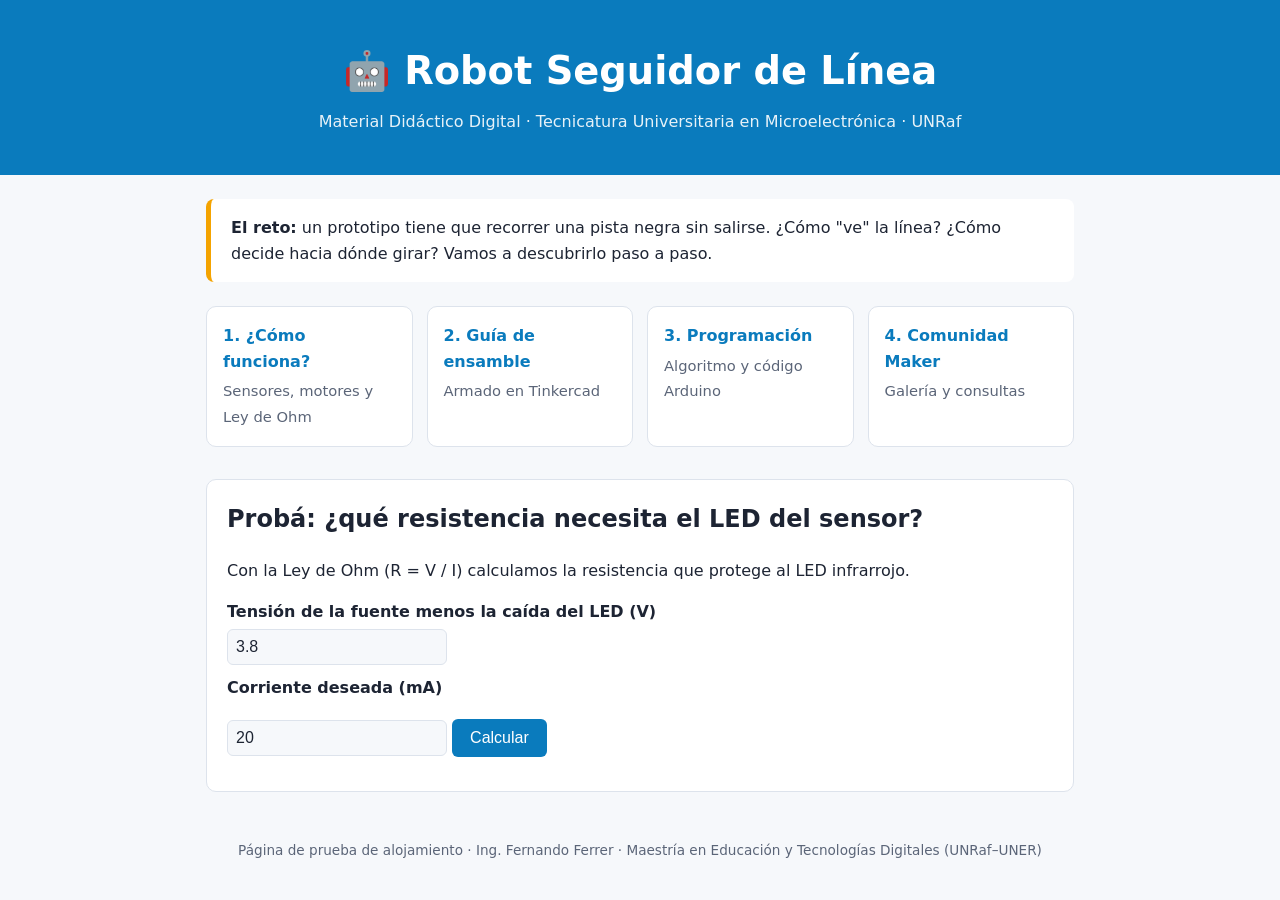
==== index.html @ 138a832e "Add files via upload" ====
<!doctype html>
<html lang="es">
<head>
<meta charset="utf-8">
<meta name="viewport" content="width=device-width, initial-scale=1">
<title>Robot Seguidor de Línea</title>
<meta name="description" content="Material Didáctico Digital de Robótica Educativa para ingresantes a la T.U.M. (UNRaf) - página de prueba">
<style>
  :root{
    --bg:#f6f8fb; --card:#ffffff; --text:#1d2433; --muted:#5b6578;
    --accent:#0a7bbd; --accent2:#f4a300; --border:#dde3ec;
  }
  @media (prefers-color-scheme: dark){
    :root{ --bg:#11151c; --card:#1a202b; --text:#e8ecf3; --muted:#9aa5b8; --border:#2c3442; --accent:#3aa8e8; }
  }
  *{box-sizing:border-box}
  body{margin:0;font-family:system-ui,-apple-system,"Segoe UI",Roboto,sans-serif;background:var(--bg);color:var(--text);line-height:1.6}
  header{background:var(--accent);color:#fff;padding:40px 16px;text-align:center}
  header h1{margin:0 0 8px;font-size:clamp(1.6rem,4vw,2.4rem)}
  header p{margin:0;opacity:.9}
  main{max-width:900px;margin:0 auto;padding:24px 16px}
  .reto{background:var(--card);border-left:5px solid var(--accent2);padding:16px 20px;border-radius:8px;margin-bottom:24px}
  .grid{display:grid;grid-template-columns:repeat(auto-fit,minmax(190px,1fr));gap:14px;margin-bottom:32px}
  .nodo{background:var(--card);border:1px solid var(--border);border-radius:10px;padding:16px;text-decoration:none;color:var(--text)}
  .nodo strong{display:block;color:var(--accent);margin-bottom:4px}
  .nodo span{color:var(--muted);font-size:.92rem}
  .caja{background:var(--card);border:1px solid var(--border);border-radius:10px;padding:20px}
  .caja h2{margin-top:0}
  label{display:block;margin:10px 0 4px;font-weight:600}
  input{width:100%;max-width:220px;padding:8px;border:1px solid var(--border);border-radius:6px;background:var(--bg);color:var(--text);font-size:1rem}
  button{margin-top:14px;padding:10px 18px;border:0;border-radius:6px;background:var(--accent);color:#fff;font-size:1rem;cursor:pointer}
  #resultado{margin-top:14px;font-weight:600}
  footer{text-align:center;color:var(--muted);font-size:.85rem;padding:24px 16px}
</style>
</head>
<body>
<header>
  <h1>🤖 Robot Seguidor de Línea</h1>
  <p>Material Didáctico Digital · Tecnicatura Universitaria en Microelectrónica · UNRaf</p>
</header>

<main>
  <div class="reto">
    <strong>El reto:</strong> un prototipo tiene que recorrer una pista negra sin salirse.
    ¿Cómo "ve" la línea? ¿Cómo decide hacia dónde girar? Vamos a descubrirlo paso a paso.
  </div>

  <div class="grid">
    <a class="nodo" href="#"><strong>1. ¿Cómo funciona?</strong><span>Sensores, motores y Ley de Ohm</span></a>
    <a class="nodo" href="#"><strong>2. Guía de ensamble</strong><span>Armado en Tinkercad</span></a>
    <a class="nodo" href="#"><strong>3. Programación</strong><span>Algoritmo y código Arduino</span></a>
    <a class="nodo" href="#"><strong>4. Comunidad Maker</strong><span>Galería y consultas</span></a>
  </div>

  <section class="caja">
    <h2>Probá: ¿qué resistencia necesita el LED del sensor?</h2>
    <p>Con la Ley de Ohm (R = V / I) calculamos la resistencia que protege al LED infrarrojo.</p>
    <label for="v">Tensión de la fuente menos la caída del LED (V)</label>
    <input id="v" type="number" value="3.8" step="0.1">
    <label for="i">Corriente deseada (mA)</label>
    <input id="i" type="number" value="20" step="1">
    <button onclick="calcular()">Calcular</button>
    <div id="resultado"></div>
  </section>
</main>

<footer>
  Página de prueba de alojamiento · Ing. Fernando Ferrer · Maestría en Educación y Tecnologías Digitales (UNRaf–UNER)
</footer>

<script>
  function calcular(){
    var v = parseFloat(document.getElementById('v').value);
    var i = parseFloat(document.getElementById('i').value) / 1000;
    var out = document.getElementById('resultado');
    if(!(v > 0) || !(i > 0)){ out.textContent = 'Ingresá valores mayores a cero.'; return; }
    var r = v / i;
    out.textContent = 'Resistencia necesaria: ' + r.toFixed(0) + ' Ω. Elegí el valor comercial inmediatamente superior para proteger el LED.';
  }
</script>
</body>
</html>
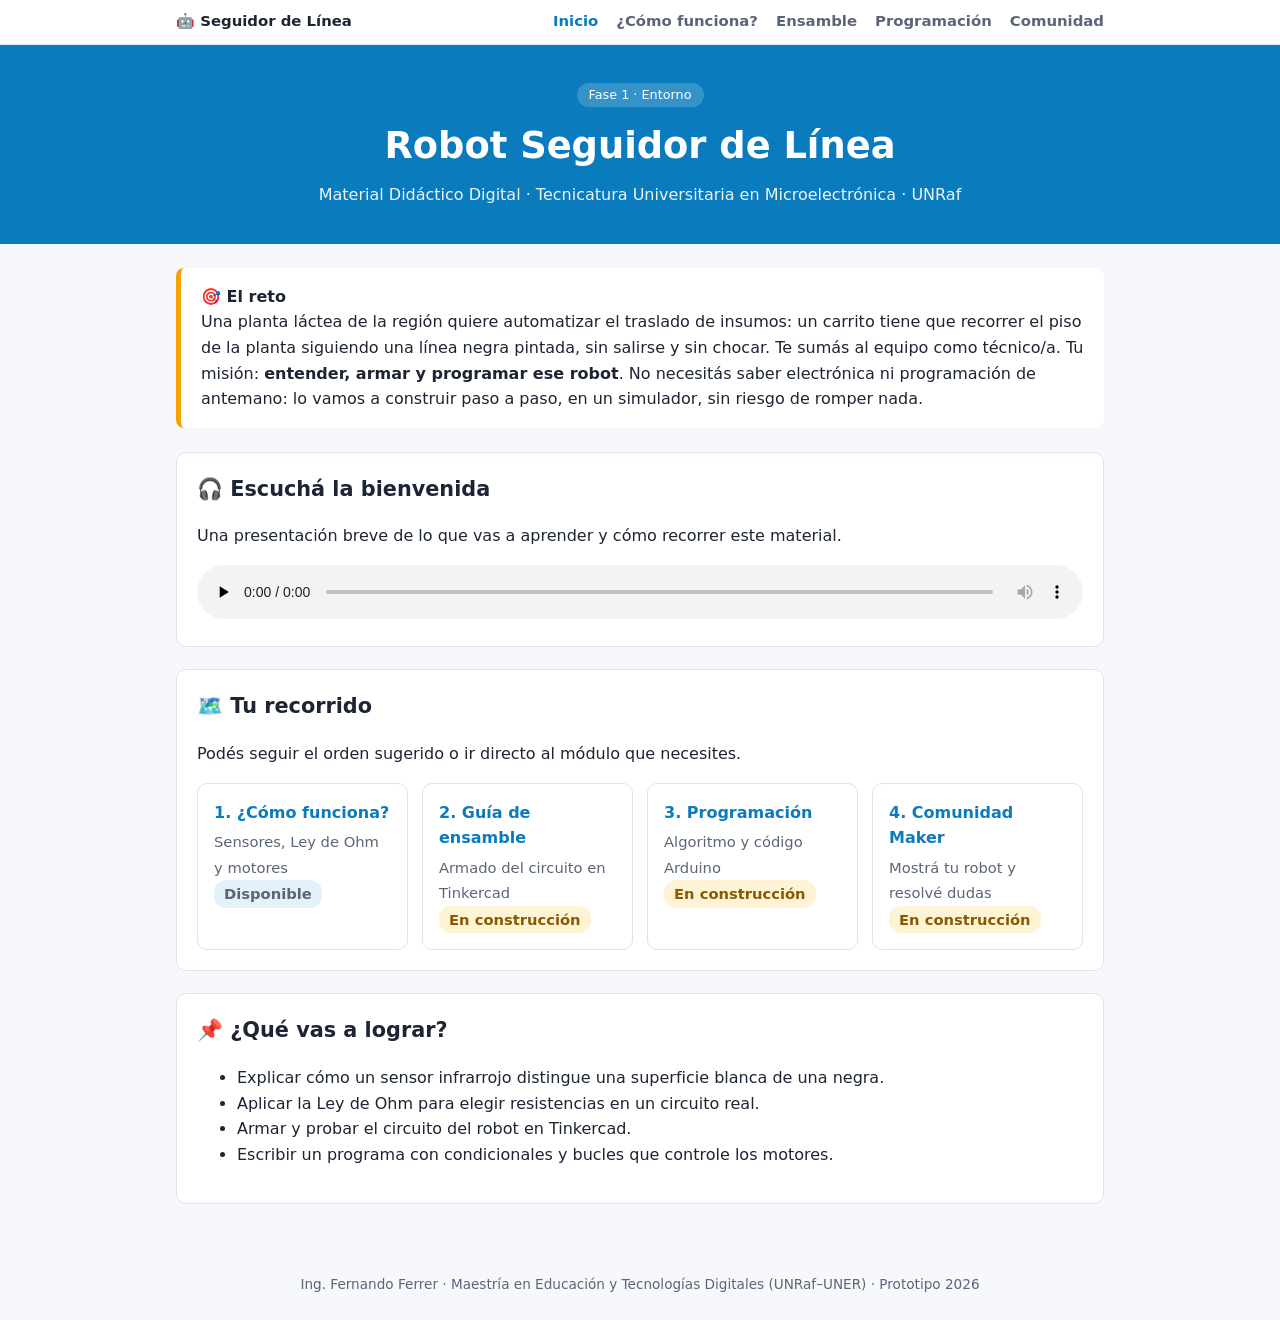
==== commit 1e433eec: "Add files via upload" ====
--- a/index.html
+++ b/index.html
@@ -4,79 +4,68 @@
 <meta charset="utf-8">
 <meta name="viewport" content="width=device-width, initial-scale=1">
 <title>Robot Seguidor de Línea</title>
-<meta name="description" content="Material Didáctico Digital de Robótica Educativa para ingresantes a la T.U.M. (UNRaf) - página de prueba">
-<style>
-  :root{
-    --bg:#f6f8fb; --card:#ffffff; --text:#1d2433; --muted:#5b6578;
-    --accent:#0a7bbd; --accent2:#f4a300; --border:#dde3ec;
-  }
-  @media (prefers-color-scheme: dark){
-    :root{ --bg:#11151c; --card:#1a202b; --text:#e8ecf3; --muted:#9aa5b8; --border:#2c3442; --accent:#3aa8e8; }
-  }
-  *{box-sizing:border-box}
-  body{margin:0;font-family:system-ui,-apple-system,"Segoe UI",Roboto,sans-serif;background:var(--bg);color:var(--text);line-height:1.6}
-  header{background:var(--accent);color:#fff;padding:40px 16px;text-align:center}
-  header h1{margin:0 0 8px;font-size:clamp(1.6rem,4vw,2.4rem)}
-  header p{margin:0;opacity:.9}
-  main{max-width:900px;margin:0 auto;padding:24px 16px}
-  .reto{background:var(--card);border-left:5px solid var(--accent2);padding:16px 20px;border-radius:8px;margin-bottom:24px}
-  .grid{display:grid;grid-template-columns:repeat(auto-fit,minmax(190px,1fr));gap:14px;margin-bottom:32px}
-  .nodo{background:var(--card);border:1px solid var(--border);border-radius:10px;padding:16px;text-decoration:none;color:var(--text)}
-  .nodo strong{display:block;color:var(--accent);margin-bottom:4px}
-  .nodo span{color:var(--muted);font-size:.92rem}
-  .caja{background:var(--card);border:1px solid var(--border);border-radius:10px;padding:20px}
-  .caja h2{margin-top:0}
-  label{display:block;margin:10px 0 4px;font-weight:600}
-  input{width:100%;max-width:220px;padding:8px;border:1px solid var(--border);border-radius:6px;background:var(--bg);color:var(--text);font-size:1rem}
-  button{margin-top:14px;padding:10px 18px;border:0;border-radius:6px;background:var(--accent);color:#fff;font-size:1rem;cursor:pointer}
-  #resultado{margin-top:14px;font-weight:600}
-  footer{text-align:center;color:var(--muted);font-size:.85rem;padding:24px 16px}
-</style>
+<meta name="description" content="Material Didáctico Digital de Robótica Educativa para ingresantes a la T.U.M. (UNRaf)">
+<link rel="stylesheet" href="styles.css">
 </head>
 <body>
-<header>
-  <h1>🤖 Robot Seguidor de Línea</h1>
+<nav class="top"><div class="in">
+  <a class="marca" href="index.html">🤖 Seguidor de Línea</a>
+  <a class="activo" href="index.html">Inicio</a>
+  <a href="como-funciona.html">¿Cómo funciona?</a>
+  <a href="ensamble.html">Ensamble</a>
+  <a href="programacion.html">Programación</a>
+  <a href="comunidad.html">Comunidad</a>
+</div></nav>
+
+<header class="hero">
+  <span class="fase">Fase 1 · Entorno</span>
+  <h1>Robot Seguidor de Línea</h1>
   <p>Material Didáctico Digital · Tecnicatura Universitaria en Microelectrónica · UNRaf</p>
 </header>
 
 <main>
   <div class="reto">
-    <strong>El reto:</strong> un prototipo tiene que recorrer una pista negra sin salirse.
-    ¿Cómo "ve" la línea? ¿Cómo decide hacia dónde girar? Vamos a descubrirlo paso a paso.
-  </div>
-
-  <div class="grid">
-    <a class="nodo" href="#"><strong>1. ¿Cómo funciona?</strong><span>Sensores, motores y Ley de Ohm</span></a>
-    <a class="nodo" href="#"><strong>2. Guía de ensamble</strong><span>Armado en Tinkercad</span></a>
-    <a class="nodo" href="#"><strong>3. Programación</strong><span>Algoritmo y código Arduino</span></a>
-    <a class="nodo" href="#"><strong>4. Comunidad Maker</strong><span>Galería y consultas</span></a>
+    <strong>🎯 El reto</strong><br>
+    Una planta láctea de la región quiere automatizar el traslado de insumos: un carrito tiene que
+    recorrer el piso de la planta siguiendo una línea negra pintada, sin salirse y sin chocar.
+    Te sumás al equipo como técnico/a. Tu misión: <strong>entender, armar y programar ese robot</strong>.
+    No necesitás saber electrónica ni programación de antemano: lo vamos a construir paso a paso, en un simulador, sin riesgo de romper nada.
   </div>
 
   <section class="caja">
-    <h2>Probá: ¿qué resistencia necesita el LED del sensor?</h2>
-    <p>Con la Ley de Ohm (R = V / I) calculamos la resistencia que protege al LED infrarrojo.</p>
-    <label for="v">Tensión de la fuente menos la caída del LED (V)</label>
-    <input id="v" type="number" value="3.8" step="0.1">
-    <label for="i">Corriente deseada (mA)</label>
-    <input id="i" type="number" value="20" step="1">
-    <button onclick="calcular()">Calcular</button>
-    <div id="resultado"></div>
+    <h2>🎧 Escuchá la bienvenida</h2>
+    <p>Una presentación breve de lo que vas a aprender y cómo recorrer este material.</p>
+    <!-- Subí el archivo grabado a la carpeta "audio" del repositorio con el nombre bienvenida.mp3 -->
+    <audio controls preload="none" style="width:100%">
+      <source src="audio/bienvenida.mp3" type="audio/mpeg">
+      Tu navegador no puede reproducir este audio.
+    </audio>
+  </section>
+
+  <section class="caja">
+    <h2>🗺️ Tu recorrido</h2>
+    <p>Podés seguir el orden sugerido o ir directo al módulo que necesites.</p>
+    <div class="grid">
+      <a class="nodo" href="como-funciona.html"><strong>1. ¿Cómo funciona?</strong><span>Sensores, Ley de Ohm y motores</span><br><span class="badge">Disponible</span></a>
+      <a class="nodo" href="ensamble.html"><strong>2. Guía de ensamble</strong><span>Armado del circuito en Tinkercad</span><br><span class="badge wip">En construcción</span></a>
+      <a class="nodo" href="programacion.html"><strong>3. Programación</strong><span>Algoritmo y código Arduino</span><br><span class="badge wip">En construcción</span></a>
+      <a class="nodo" href="comunidad.html"><strong>4. Comunidad Maker</strong><span>Mostrá tu robot y resolvé dudas</span><br><span class="badge wip">En construcción</span></a>
+    </div>
+  </section>
+
+  <section class="caja">
+    <h2>📌 ¿Qué vas a lograr?</h2>
+    <ul>
+      <li>Explicar cómo un sensor infrarrojo distingue una superficie blanca de una negra.</li>
+      <li>Aplicar la Ley de Ohm para elegir resistencias en un circuito real.</li>
+      <li>Armar y probar el circuito del robot en Tinkercad.</li>
+      <li>Escribir un programa con condicionales y bucles que controle los motores.</li>
+    </ul>
   </section>
 </main>
 
 <footer>
-  Página de prueba de alojamiento · Ing. Fernando Ferrer · Maestría en Educación y Tecnologías Digitales (UNRaf–UNER)
+  Ing. Fernando Ferrer · Maestría en Educación y Tecnologías Digitales (UNRaf–UNER) · Prototipo 2026
 </footer>
-
-<script>
-  function calcular(){
-    var v = parseFloat(document.getElementById('v').value);
-    var i = parseFloat(document.getElementById('i').value) / 1000;
-    var out = document.getElementById('resultado');
-    if(!(v > 0) || !(i > 0)){ out.textContent = 'Ingresá valores mayores a cero.'; return; }
-    var r = v / i;
-    out.textContent = 'Resistencia necesaria: ' + r.toFixed(0) + ' Ω. Elegí el valor comercial inmediatamente superior para proteger el LED.';
-  }
-</script>
 </body>
 </html>
--- a/styles.css
+++ b/styles.css
@@ -0,0 +1,51 @@
+:root{
+  --bg:#f6f8fb; --card:#ffffff; --text:#1d2433; --muted:#5b6578;
+  --accent:#0a7bbd; --accent-soft:#e3f1fa; --accent2:#f4a300;
+  --ok:#1f9d55; --bad:#d64545; --border:#dde3ec;
+}
+@media (prefers-color-scheme: dark){
+  :root{ --bg:#11151c; --card:#1a202b; --text:#e8ecf3; --muted:#9aa5b8;
+         --border:#2c3442; --accent:#3aa8e8; --accent-soft:#16303f; }
+}
+*{box-sizing:border-box}
+body{margin:0;font-family:system-ui,-apple-system,"Segoe UI",Roboto,sans-serif;background:var(--bg);color:var(--text);line-height:1.6}
+a{color:var(--accent)}
+nav.top{background:var(--card);border-bottom:1px solid var(--border);position:sticky;top:0;z-index:10}
+nav.top .in{max-width:960px;margin:0 auto;padding:10px 16px;display:flex;flex-wrap:wrap;gap:6px 18px;align-items:center}
+nav.top a{text-decoration:none;color:var(--muted);font-size:.93rem;font-weight:600}
+nav.top a.marca{color:var(--text);margin-right:auto}
+nav.top a.activo{color:var(--accent)}
+header.hero{background:var(--accent);color:#fff;padding:36px 16px;text-align:center}
+header.hero h1{margin:0 0 6px;font-size:clamp(1.5rem,4vw,2.3rem)}
+header.hero p{margin:0;opacity:.92}
+.fase{display:inline-block;background:rgba(255,255,255,.18);border-radius:20px;padding:2px 12px;font-size:.8rem;margin-bottom:10px}
+main{max-width:960px;margin:0 auto;padding:24px 16px}
+.reto{background:var(--card);border-left:5px solid var(--accent2);padding:16px 20px;border-radius:8px;margin-bottom:24px}
+.caja{background:var(--card);border:1px solid var(--border);border-radius:10px;padding:20px;margin-bottom:22px}
+.caja h2{margin-top:0;font-size:1.3rem}
+.grid{display:grid;grid-template-columns:repeat(auto-fit,minmax(200px,1fr));gap:14px}
+.nodo{background:var(--card);border:1px solid var(--border);border-radius:10px;padding:16px;text-decoration:none;color:var(--text);display:block}
+.nodo:hover{border-color:var(--accent)}
+.nodo strong{display:block;color:var(--accent);margin-bottom:4px}
+.nodo span{color:var(--muted);font-size:.92rem}
+.badge{display:inline-block;font-size:.75rem;font-weight:700;padding:2px 10px;border-radius:12px;background:var(--accent-soft);color:var(--accent)}
+.badge.wip{background:#fff3d6;color:#8a5a00}
+label{display:block;margin:10px 0 4px;font-weight:600}
+input[type=number]{width:100%;max-width:220px;padding:8px;border:1px solid var(--border);border-radius:6px;background:var(--bg);color:var(--text);font-size:1rem}
+button{padding:10px 18px;border:0;border-radius:6px;background:var(--accent);color:#fff;font-size:1rem;cursor:pointer}
+button.sec{background:var(--accent-soft);color:var(--accent)}
+.res{margin-top:14px;font-weight:600}
+.video{position:relative;aspect-ratio:16/9;background:var(--accent-soft);border:2px dashed var(--accent);border-radius:10px;display:flex;align-items:center;justify-content:center;text-align:center;padding:16px;color:var(--accent)}
+.video iframe{position:absolute;inset:0;width:100%;height:100%;border:0;border-radius:10px}
+details{border:1px solid var(--border);border-radius:8px;padding:10px 14px;margin:8px 0;background:var(--bg)}
+summary{cursor:pointer;font-weight:600}
+.pregunta{margin:18px 0}
+.pregunta p{font-weight:600;margin:0 0 8px}
+.opc{display:block;width:100%;text-align:left;margin:6px 0;background:var(--bg);color:var(--text);border:1px solid var(--border)}
+.opc.ok{background:#e1f5e9;border-color:var(--ok);color:#135c33}
+.opc.mal{background:#fbe3e3;border-color:var(--bad);color:#7a1f1f}
+.fb{font-size:.93rem;color:var(--muted);margin-top:4px}
+.pasos{display:flex;justify-content:space-between;gap:12px;flex-wrap:wrap;margin-top:10px}
+.pasos a{font-weight:600;text-decoration:none}
+footer{text-align:center;color:var(--muted);font-size:.85rem;padding:24px 16px}
+svg text{font-family:system-ui,sans-serif}
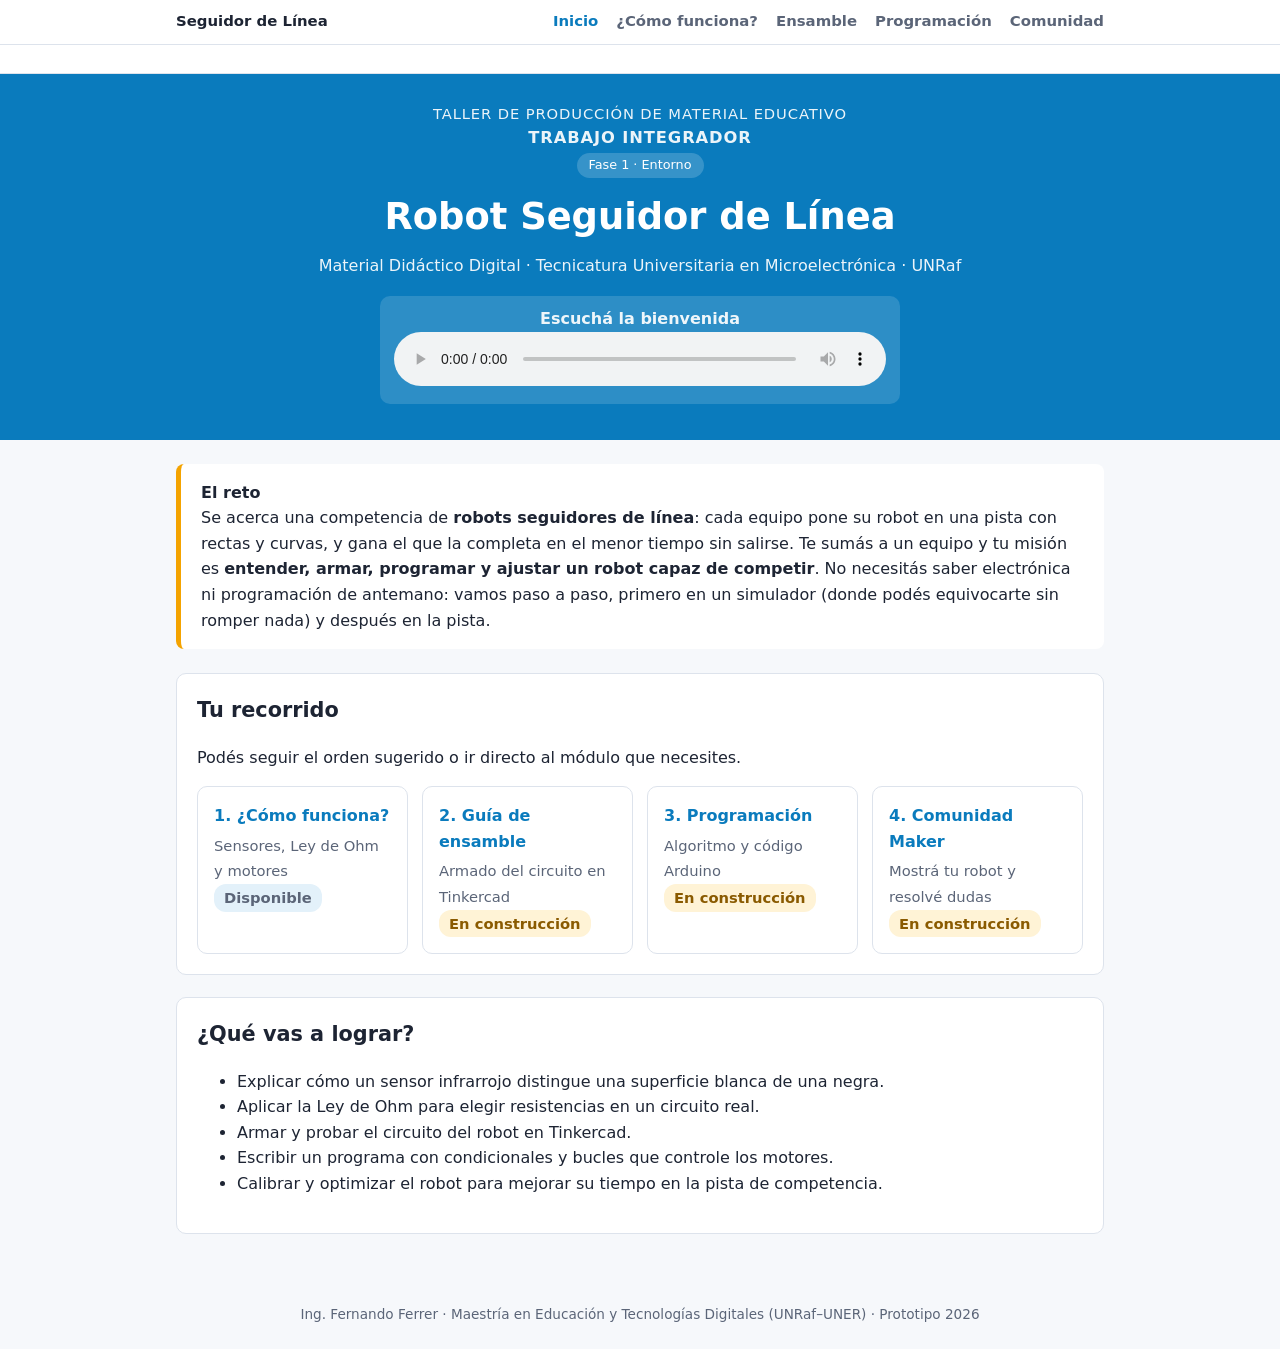
==== commit a8f68350: "Add files via upload" ====
--- a/index.html
+++ b/index.html
@@ -9,7 +9,7 @@
 </head>
 <body>
 <nav class="top"><div class="in">
-  <a class="marca" href="index.html">🤖 Seguidor de Línea</a>
+  <a class="marca" href="index.html">Seguidor de Línea</a>
   <a class="activo" href="index.html">Inicio</a>
   <a href="como-funciona.html">¿Cómo funciona?</a>
   <a href="ensamble.html">Ensamble</a>
@@ -18,32 +18,36 @@
 </div></nav>
 
 <header class="hero">
+  <div class="logos">
+    <img src="img/logo-unraf.png" alt="Universidad Nacional de Rafaela (UNRaf)" onerror="this.style.display='none'">
+    <img src="img/logo-uner.png" alt="Universidad Nacional de Entre Ríos (UNER)" onerror="this.style.display='none'">
+  </div>
+  <p class="copete">Taller de Producción de Material Educativo<br><strong>Trabajo integrador</strong></p>
   <span class="fase">Fase 1 · Entorno</span>
   <h1>Robot Seguidor de Línea</h1>
   <p>Material Didáctico Digital · Tecnicatura Universitaria en Microelectrónica · UNRaf</p>
+  <div class="audio-hero">
+    <p>Escuchá la bienvenida</p>
+    <audio controls preload="metadata">
+      <source src="audio/bienvenida.mp3" type="audio/mpeg">
+      Tu navegador no puede reproducir este audio.
+    </audio>
+  </div>
 </header>
 
 <main>
   <div class="reto">
-    <strong>🎯 El reto</strong><br>
-    Una planta láctea de la región quiere automatizar el traslado de insumos: un carrito tiene que
-    recorrer el piso de la planta siguiendo una línea negra pintada, sin salirse y sin chocar.
-    Te sumás al equipo como técnico/a. Tu misión: <strong>entender, armar y programar ese robot</strong>.
-    No necesitás saber electrónica ni programación de antemano: lo vamos a construir paso a paso, en un simulador, sin riesgo de romper nada.
+    <strong>El reto</strong><br>
+    Se acerca una competencia de <strong>robots seguidores de línea</strong>: cada equipo pone su robot en una pista
+    con rectas y curvas, y gana el que la completa en el menor tiempo sin salirse.
+    Te sumás a un equipo y tu misión es <strong>entender, armar, programar y ajustar un robot capaz de competir</strong>.
+    No necesitás saber electrónica ni programación de antemano: vamos paso a paso, primero en un simulador
+    (donde podés equivocarte sin romper nada) y después en la pista.
   </div>
 
-  <section class="caja">
-    <h2>🎧 Escuchá la bienvenida</h2>
-    <p>Una presentación breve de lo que vas a aprender y cómo recorrer este material.</p>
-    <!-- Subí el archivo grabado a la carpeta "audio" del repositorio con el nombre bienvenida.mp3 -->
-    <audio controls preload="none" style="width:100%">
-      <source src="audio/bienvenida.mp3" type="audio/mpeg">
-      Tu navegador no puede reproducir este audio.
-    </audio>
-  </section>
 
   <section class="caja">
-    <h2>🗺️ Tu recorrido</h2>
+    <h2>Tu recorrido</h2>
     <p>Podés seguir el orden sugerido o ir directo al módulo que necesites.</p>
     <div class="grid">
       <a class="nodo" href="como-funciona.html"><strong>1. ¿Cómo funciona?</strong><span>Sensores, Ley de Ohm y motores</span><br><span class="badge">Disponible</span></a>
@@ -54,12 +58,13 @@
   </section>
 
   <section class="caja">
-    <h2>📌 ¿Qué vas a lograr?</h2>
+    <h2>¿Qué vas a lograr?</h2>
     <ul>
       <li>Explicar cómo un sensor infrarrojo distingue una superficie blanca de una negra.</li>
       <li>Aplicar la Ley de Ohm para elegir resistencias en un circuito real.</li>
       <li>Armar y probar el circuito del robot en Tinkercad.</li>
       <li>Escribir un programa con condicionales y bucles que controle los motores.</li>
+      <li>Calibrar y optimizar el robot para mejorar su tiempo en la pista de competencia.</li>
     </ul>
   </section>
 </main>
--- a/styles.css
+++ b/styles.css
@@ -49,3 +49,15 @@
 .pasos a{font-weight:600;text-decoration:none}
 footer{text-align:center;color:var(--muted);font-size:.85rem;padding:24px 16px}
 svg text{font-family:system-ui,sans-serif}
+
+/* Copete institucional */
+.logos{display:flex;justify-content:space-between;align-items:center;gap:16px;flex-wrap:wrap;
+  background:#fff;margin:-36px -16px 28px;padding:14px max(16px, calc((100% - 928px)/2));border-bottom:1px solid var(--border)}
+.logos img{height:54px;width:auto}
+.logos img[alt*="Entre"]{height:62px}
+.copete{margin:0 0 12px;font-size:.92rem;letter-spacing:.06em;text-transform:uppercase;opacity:.95}
+.copete strong{font-size:1.02rem}
+.audio-hero{max-width:520px;margin:18px auto 0;background:rgba(255,255,255,.14);border-radius:10px;padding:10px 14px}
+.audio-hero p{margin:0 0 6px;font-weight:600}
+.audio-hero audio{width:100%}
+@media (max-width:520px){.logos{justify-content:center}.logos img{height:42px}.logos img[alt*="Entre"]{height:48px}}
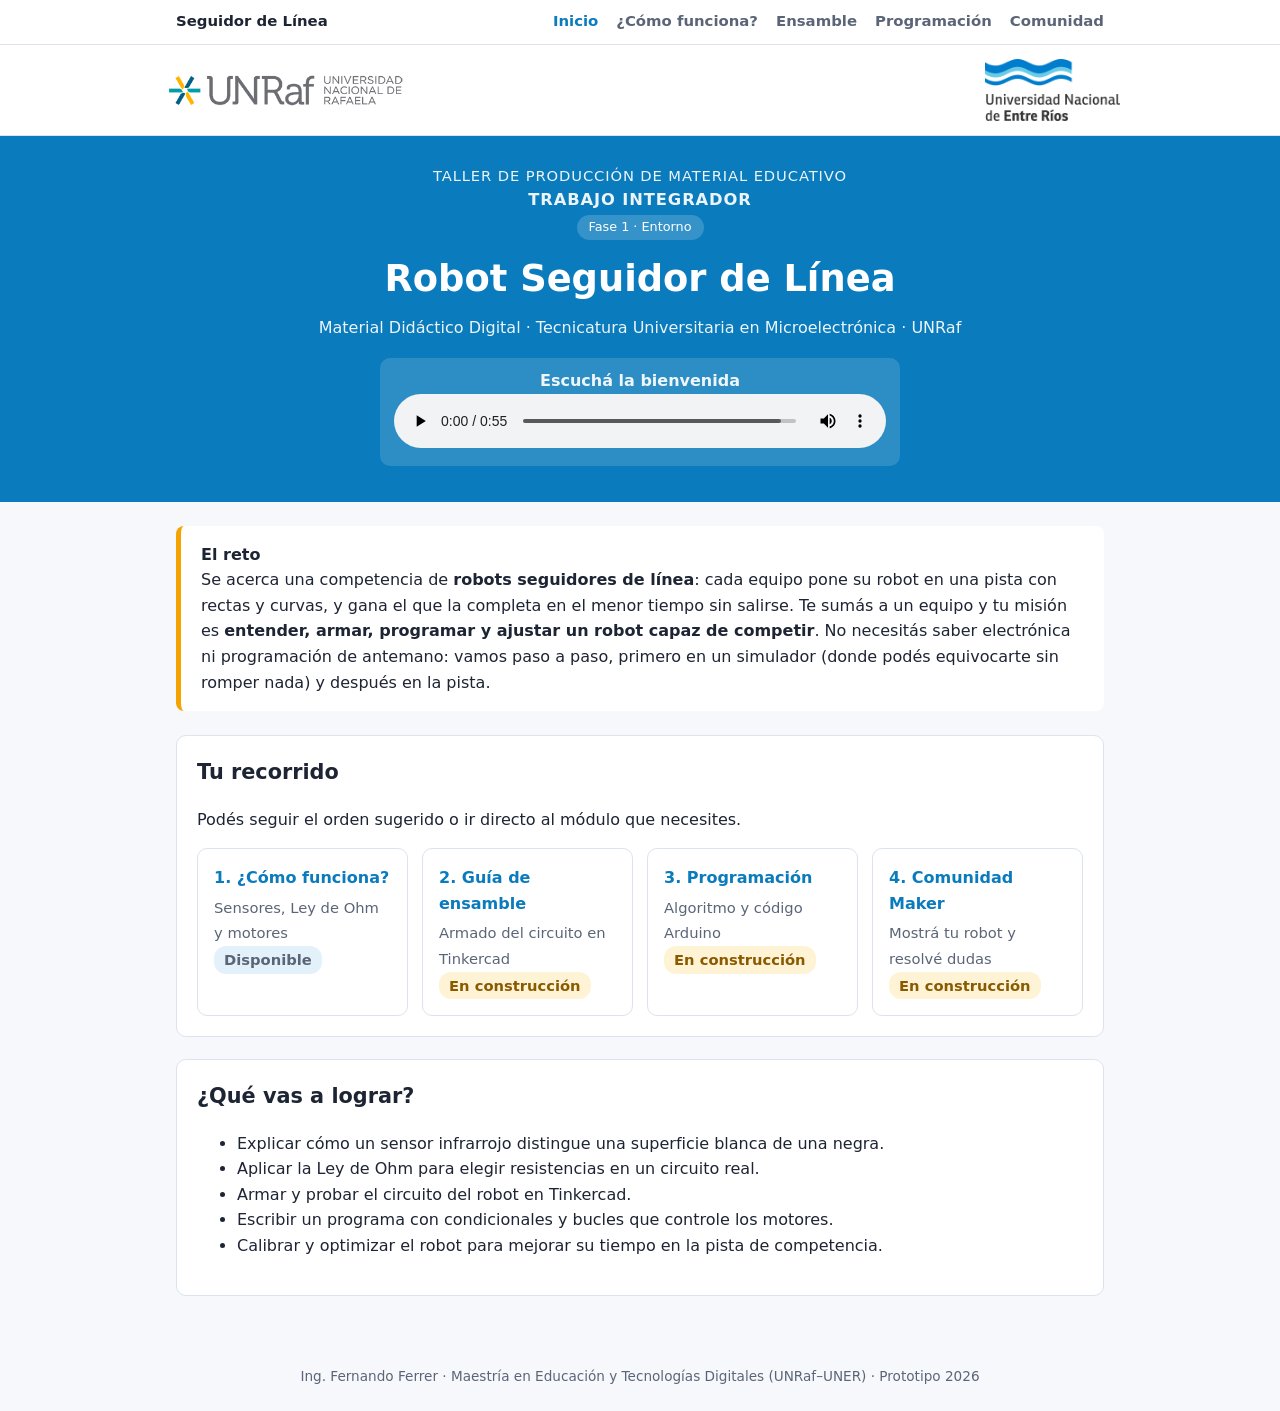
==== commit 7b59b223: "Add files via upload" ====
--- a/index.html
+++ b/index.html
@@ -19,8 +19,8 @@
 
 <header class="hero">
   <div class="logos">
-    <img src="img/logo-unraf.png" alt="Universidad Nacional de Rafaela (UNRaf)" onerror="this.style.display='none'">
-    <img src="img/logo-uner.png" alt="Universidad Nacional de Entre Ríos (UNER)" onerror="this.style.display='none'">
+    <img src="Imagen/Enc-UNRAF-web-3.png" alt="Universidad Nacional de Rafaela (UNRaf)" onerror="this.style.display='none'">
+    <img src="Imagen/Logo%20Uner%20Original.png" alt="Universidad Nacional de Entre Ríos (UNER)" onerror="this.style.display='none'">
   </div>
   <p class="copete">Taller de Producción de Material Educativo<br><strong>Trabajo integrador</strong></p>
   <span class="fase">Fase 1 · Entorno</span>
@@ -29,7 +29,7 @@
   <div class="audio-hero">
     <p>Escuchá la bienvenida</p>
     <audio controls preload="metadata">
-      <source src="audio/bienvenida.mp3" type="audio/mpeg">
+      <source src="Audio/bienvenida.mp3" type="audio/mpeg">
       Tu navegador no puede reproducir este audio.
     </audio>
   </div>
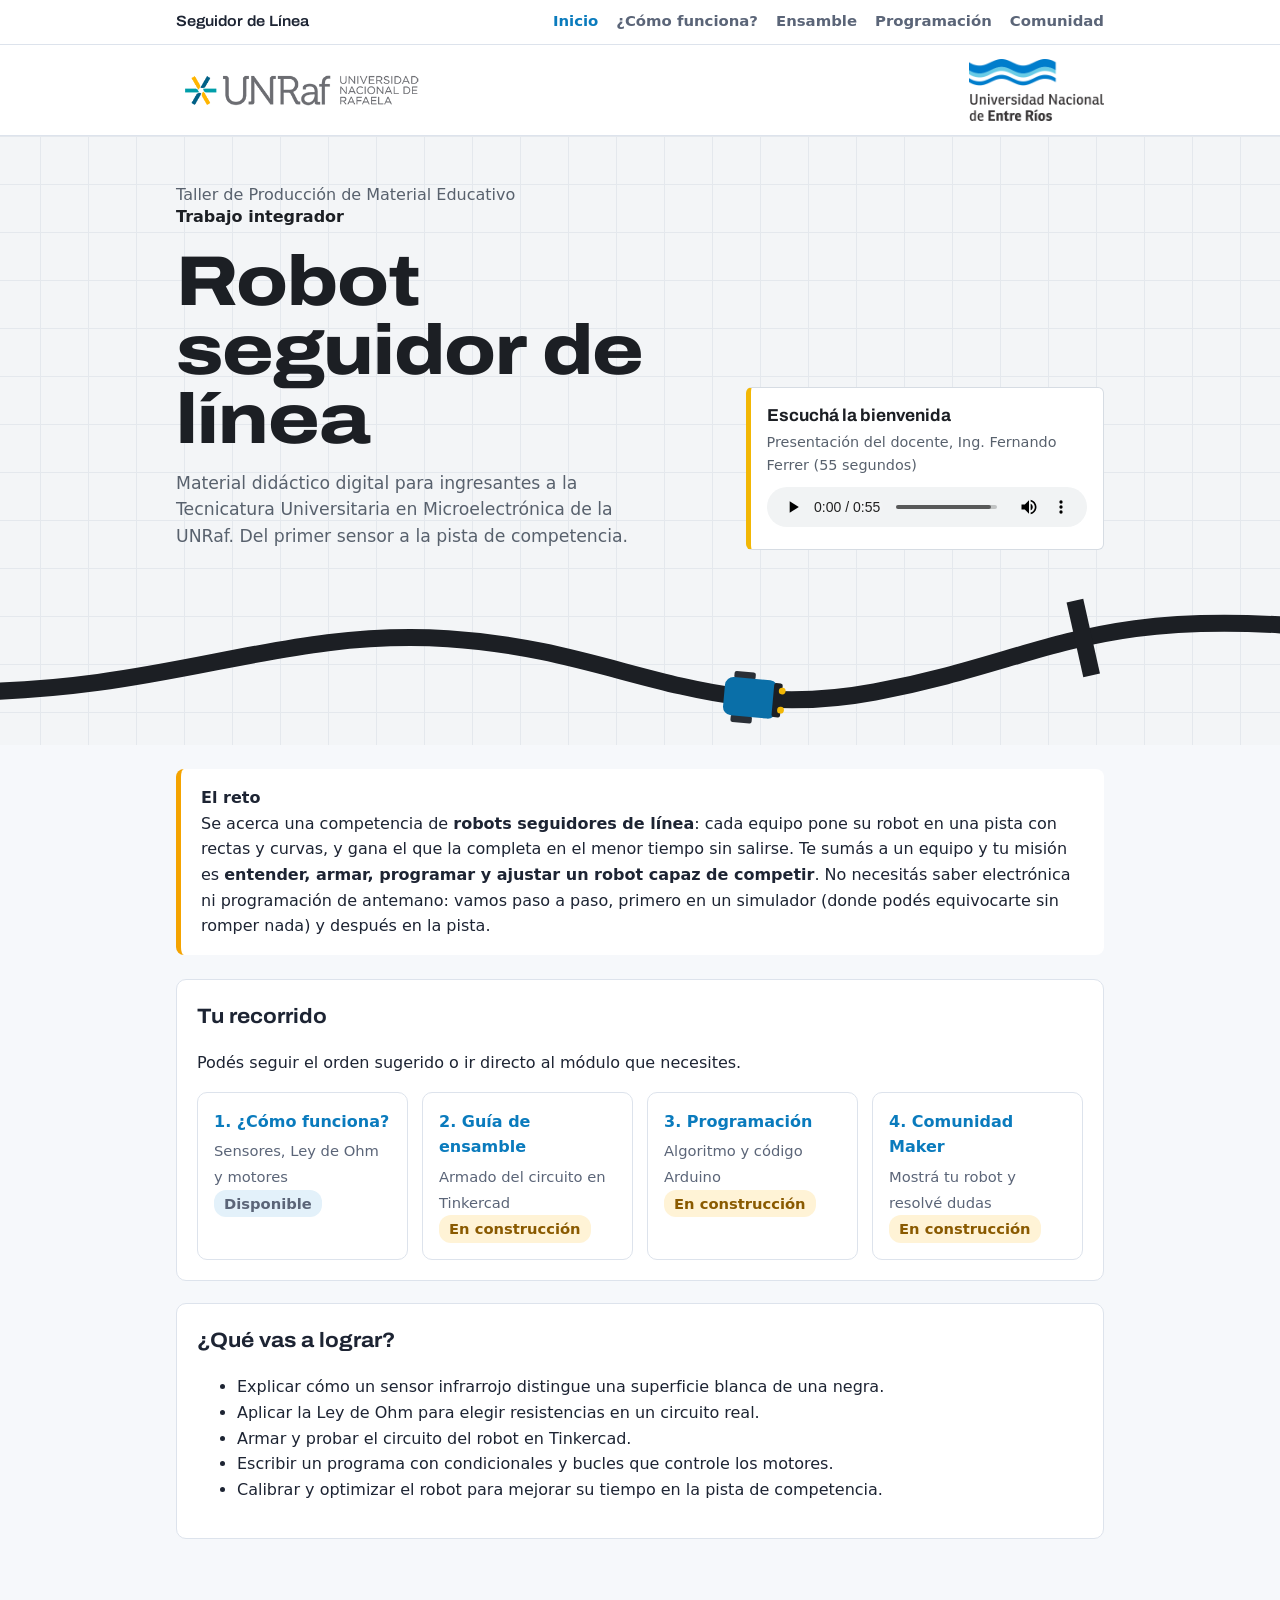
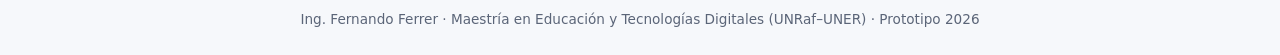
==== commit a00de592: "Add files via upload" ====
--- a/index.html
+++ b/index.html
@@ -5,6 +5,9 @@
 <meta name="viewport" content="width=device-width, initial-scale=1">
 <title>Robot Seguidor de Línea</title>
 <meta name="description" content="Material Didáctico Digital de Robótica Educativa para ingresantes a la T.U.M. (UNRaf)">
+<link rel="preconnect" href="https://fonts.googleapis.com">
+<link rel="preconnect" href="https://fonts.gstatic.com" crossorigin>
+<link href="https://fonts.googleapis.com/css2?family=Archivo:wdth,wght@62..125,400..800&display=swap" rel="stylesheet">
 <link rel="stylesheet" href="styles.css">
 </head>
 <body>
@@ -17,23 +20,68 @@
   <a href="comunidad.html">Comunidad</a>
 </div></nav>
 
-<header class="hero">
-  <div class="logos">
-    <img src="Imagen/Enc-UNRAF-web-3.png" alt="Universidad Nacional de Rafaela (UNRaf)" onerror="this.style.display='none'">
-    <img src="Imagen/Logo%20Uner%20Original.png" alt="Universidad Nacional de Entre Ríos (UNER)" onerror="this.style.display='none'">
+<div class="banda-inst">
+  <img src="Imagen/Enc-UNRAF-web-3.png" alt="Universidad Nacional de Rafaela (UNRaf)" onerror="this.style.display='none'">
+  <img src="Imagen/Logo%20Uner%20Original.png" alt="Universidad Nacional de Entre Ríos (UNER)" onerror="this.style.display='none'">
+</div>
+
+<header class="portada">
+  <div class="portada-in">
+    <div class="portada-texto">
+      <p class="portada-copete">Taller de Producción de Material Educativo<br><span>Trabajo integrador</span></p>
+      <h1>Robot seguidor de línea</h1>
+      <p class="portada-bajada">Material didáctico digital para ingresantes a la Tecnicatura Universitaria en Microelectrónica de la UNRaf.
+        Del primer sensor a la pista de competencia.</p>
+    </div>
+    <div class="portada-audio">
+      <p class="pa-titulo">Escuchá la bienvenida</p>
+      <p class="pa-desc">Presentación del docente, Ing. Fernando Ferrer (55 segundos)</p>
+      <audio controls preload="metadata">
+        <source src="Audio/bienvenida.mp3" type="audio/mpeg">
+        Tu navegador no puede reproducir este audio.
+      </audio>
+    </div>
   </div>
-  <p class="copete">Taller de Producción de Material Educativo<br><strong>Trabajo integrador</strong></p>
-  <span class="fase">Fase 1 · Entorno</span>
-  <h1>Robot Seguidor de Línea</h1>
-  <p>Material Didáctico Digital · Tecnicatura Universitaria en Microelectrónica · UNRaf</p>
-  <div class="audio-hero">
-    <p>Escuchá la bienvenida</p>
-    <audio controls preload="metadata">
-      <source src="Audio/bienvenida.mp3" type="audio/mpeg">
-      Tu navegador no puede reproducir este audio.
-    </audio>
-  </div>
+
+  <svg class="portada-pista" viewBox="0 0 1200 170" preserveAspectRatio="xMidYMid meet" aria-hidden="true">
+    <path id="pistaPath" d="M -900 120 L -40 120 C 160 120, 260 60, 420 70 S 660 150, 820 120 S 1020 40, 1240 60 L 2100 60"
+          fill="none" class="pp-linea" stroke-width="16" stroke-linecap="round"/>
+    <rect id="pistaMeta" class="pp-meta" x="-8" y="-36" width="16" height="72"/>
+    <g id="pistaRobot">
+      <rect x="-20" y="-24" width="20" height="7" rx="2" class="pp-rueda"/>
+      <rect x="-20" y="17" width="20" height="7" rx="2" class="pp-rueda"/>
+      <rect x="-28" y="-18" width="50" height="36" rx="8" class="pp-chasis"/>
+      <rect x="18" y="-16" width="8" height="32" rx="2" class="pp-placa"/>
+      <circle cx="26" cy="-9" r="3.2" class="pp-sensor"/>
+      <circle cx="26" cy="9" r="3.2" class="pp-sensor"/>
+    </g>
+  </svg>
 </header>
+<script>
+(function(){
+  var p = document.getElementById('pistaPath'), robot = document.getElementById('pistaRobot'), meta = document.getElementById('pistaMeta');
+  if (!p || !p.getTotalLength) return;
+  var L = p.getTotalLength(), base = 860, util = L - 860 - 860, fin = base + 0.8 * util, inicio = base + 0.04 * util;
+  function pose(d){
+    var a = p.getPointAtLength(d), b = p.getPointAtLength(Math.min(d + 1, L));
+    return {x: a.x, y: a.y, ang: Math.atan2(b.y - a.y, b.x - a.x) * 180 / Math.PI};
+  }
+  var m = pose(fin + 34);
+  meta.setAttribute('transform', 'translate(' + m.x + ' ' + m.y + ') rotate(' + m.ang + ')');
+  function ubicar(d){ var q = pose(d); robot.setAttribute('transform', 'translate(' + q.x + ' ' + q.y + ') rotate(' + q.ang + ')'); }
+  var quieto = window.matchMedia && window.matchMedia('(prefers-reduced-motion: reduce)').matches;
+  if (quieto){ ubicar(fin); return; }
+  var dur = 4200, t0 = null;
+  function cuadro(ts){
+    if (t0 === null) t0 = ts;
+    var u = Math.min((ts - t0) / dur, 1), e = 1 - Math.pow(1 - u, 3);
+    ubicar(inicio + (fin - inicio) * e);
+    if (u < 1) requestAnimationFrame(cuadro);
+  }
+  ubicar(inicio);
+  setTimeout(function(){ requestAnimationFrame(cuadro); }, 400);
+})();
+</script>
 
 <main>
   <div class="reto">
--- a/styles.css
+++ b/styles.css
@@ -61,3 +61,77 @@
 .audio-hero p{margin:0 0 6px;font-weight:600}
 .audio-hero audio{width:100%}
 @media (max-width:520px){.logos{justify-content:center}.logos img{height:42px}.logos img[alt*="Entre"]{height:48px}}
+
+/* Simulación */
+.sim{display:grid;grid-template-columns:minmax(0,1.6fr) minmax(0,1fr);gap:18px;margin-top:14px}
+@media (max-width:860px){.sim{grid-template-columns:1fr}}
+.sim-pista canvas{width:100%;height:auto;display:block;border:1px solid var(--border);border-radius:8px;background:#f7f7f4}
+.sim-controles{display:flex;flex-wrap:wrap;gap:10px 14px;align-items:center;margin-top:12px}
+.sim-controles label{display:flex;align-items:center;gap:6px;margin:0;font-weight:600;font-size:.93rem}
+.sim-controles select{padding:7px 8px;border:1px solid var(--border);border-radius:6px;background:var(--bg);color:var(--text);font-size:.95rem}
+.sim-check{font-weight:400 !important}
+button:disabled{opacity:.45;cursor:not-allowed}
+.sim-estado{margin:10px 0 0;font-size:.95rem;font-weight:600;color:var(--accent)}
+.sim-panel{font-size:.92rem}
+.sim-tiempo{display:flex;justify-content:space-between;align-items:baseline;border:1px solid var(--border);border-radius:8px;padding:8px 12px;margin-bottom:12px;background:var(--bg)}
+.sim-tiempo strong{font-size:1.5rem;font-variant-numeric:tabular-nums}
+.sim-tabla{width:100%;border-collapse:collapse;margin-bottom:6px}
+.sim-tabla th,.sim-tabla td{text-align:left;padding:5px 6px;border-bottom:1px solid var(--border)}
+.sim-tabla th{font-size:.8rem;color:var(--muted);font-weight:600}
+.sim-tabla td:nth-child(2){font-variant-numeric:tabular-nums}
+.sim-tabla td.neg{color:var(--bad);font-weight:700}
+.sim-tabla td.on{color:var(--ok);font-weight:700}
+.sim-nota{margin:0 0 12px;font-size:.82rem;color:var(--muted)}
+.sim-sub{margin:12px 0 4px;font-weight:700;font-size:.85rem;text-transform:uppercase;letter-spacing:.04em;color:var(--muted)}
+.sim-codigo{margin:0;padding:6px;border:1px solid var(--border);border-radius:8px;background:var(--bg);font-family:ui-monospace,Consolas,monospace;font-size:.8rem;line-height:1.5}
+.sim-codigo span{display:block;padding:3px 6px;border-radius:4px}
+.sim-codigo span.activa{background:var(--accent);color:#fff}
+.sim-monitor{margin:0;padding:8px 10px;border-radius:8px;background:#12161d;color:#9ee6a8;font-size:.8rem;min-height:9.5em;tab-size:8;overflow-x:auto}
+
+.sim-codigo span.def{color:var(--muted);border-bottom:1px dashed var(--border);border-radius:0;margin-bottom:3px}
+.sim-codigo span.def b{color:var(--accent)}
+
+/* ===== Tipografía de títulos ===== */
+h1,h2,nav.top a.marca{font-family:"Archivo",system-ui,sans-serif;font-variation-settings:"wdth" 108}
+
+/* ===== Portada (página de inicio) ===== */
+.banda-inst{display:flex;justify-content:space-between;align-items:center;gap:16px;flex-wrap:wrap;background:#fff;
+  padding:14px max(16px, calc((100% - 928px)/2));border-bottom:1px solid #dde3ec}
+.banda-inst img{height:54px;width:auto}
+.banda-inst img[alt*="Entre"]{height:62px}
+
+.portada{--pista:#f3f5f7;--linea:#1c1f24;--tinta:#1c1f24;--suave:#58616d;--senal:#f2b705;--azul:#0a6fa8;
+  background:var(--pista);color:var(--tinta);overflow:hidden;
+  background-image:linear-gradient(#e4e8ed 1px,transparent 1px),linear-gradient(90deg,#e4e8ed 1px,transparent 1px);
+  background-size:48px 48px;background-position:center top}
+.portada-in{max-width:960px;margin:0 auto;padding:48px 16px 8px;display:grid;grid-template-columns:minmax(0,1.5fr) minmax(0,1fr);gap:32px;align-items:end}
+.portada-copete{margin:0 0 18px;font-size:1rem;line-height:1.4;color:var(--suave)}
+.portada-copete span{color:var(--tinta);font-weight:700}
+.portada h1{margin:0 0 16px;font-size:clamp(2.5rem,6.4vw,4.4rem);line-height:.98;font-weight:800;
+  font-variation-settings:"wdth" 118;letter-spacing:-.015em;max-width:11ch}
+.portada-bajada{margin:0;font-size:1.08rem;line-height:1.55;color:var(--suave);max-width:44ch}
+.portada-audio{background:#fff;border:1px solid #d6dce3;border-left:5px solid var(--senal);border-radius:6px;padding:14px 16px}
+.pa-titulo{margin:0;font-family:"Archivo",system-ui,sans-serif;font-weight:700;font-size:1.08rem}
+.pa-desc{margin:2px 0 10px;font-size:.9rem;color:var(--suave)}
+.portada-audio audio{width:100%;height:40px}
+.portada-pista{display:block;width:100%;max-width:1400px;height:auto;margin:6px auto 0;overflow:visible}
+.pp-linea{stroke:var(--linea)}
+.pp-meta{fill:var(--linea)}
+.pp-chasis{fill:var(--azul)}
+.pp-rueda{fill:#2a2f36}
+.pp-placa{fill:#1c1f24}
+.pp-sensor{fill:var(--senal)}
+
+@media (max-width:760px){
+  .portada-in{grid-template-columns:1fr;gap:22px;padding-top:32px}
+  .banda-inst{justify-content:center}
+  .banda-inst img{height:42px}.banda-inst img[alt*="Entre"]{height:48px}
+  .portada-pista{width:190%;max-width:none;margin-left:-85%}
+}
+@media (prefers-color-scheme: dark){
+  .banda-inst{border-bottom-color:#2c3442}
+  .portada{--pista:#15181c;--linea:#eef1f4;--tinta:#eef1f4;--suave:#a3adba;
+    background-image:linear-gradient(#20252b 1px,transparent 1px),linear-gradient(90deg,#20252b 1px,transparent 1px)}
+  .portada-audio{background:#1d2229;border-color:#323a45;border-left-color:var(--senal)}
+  .pp-rueda{fill:#0d0f12}.pp-placa{fill:#0d0f12}
+}
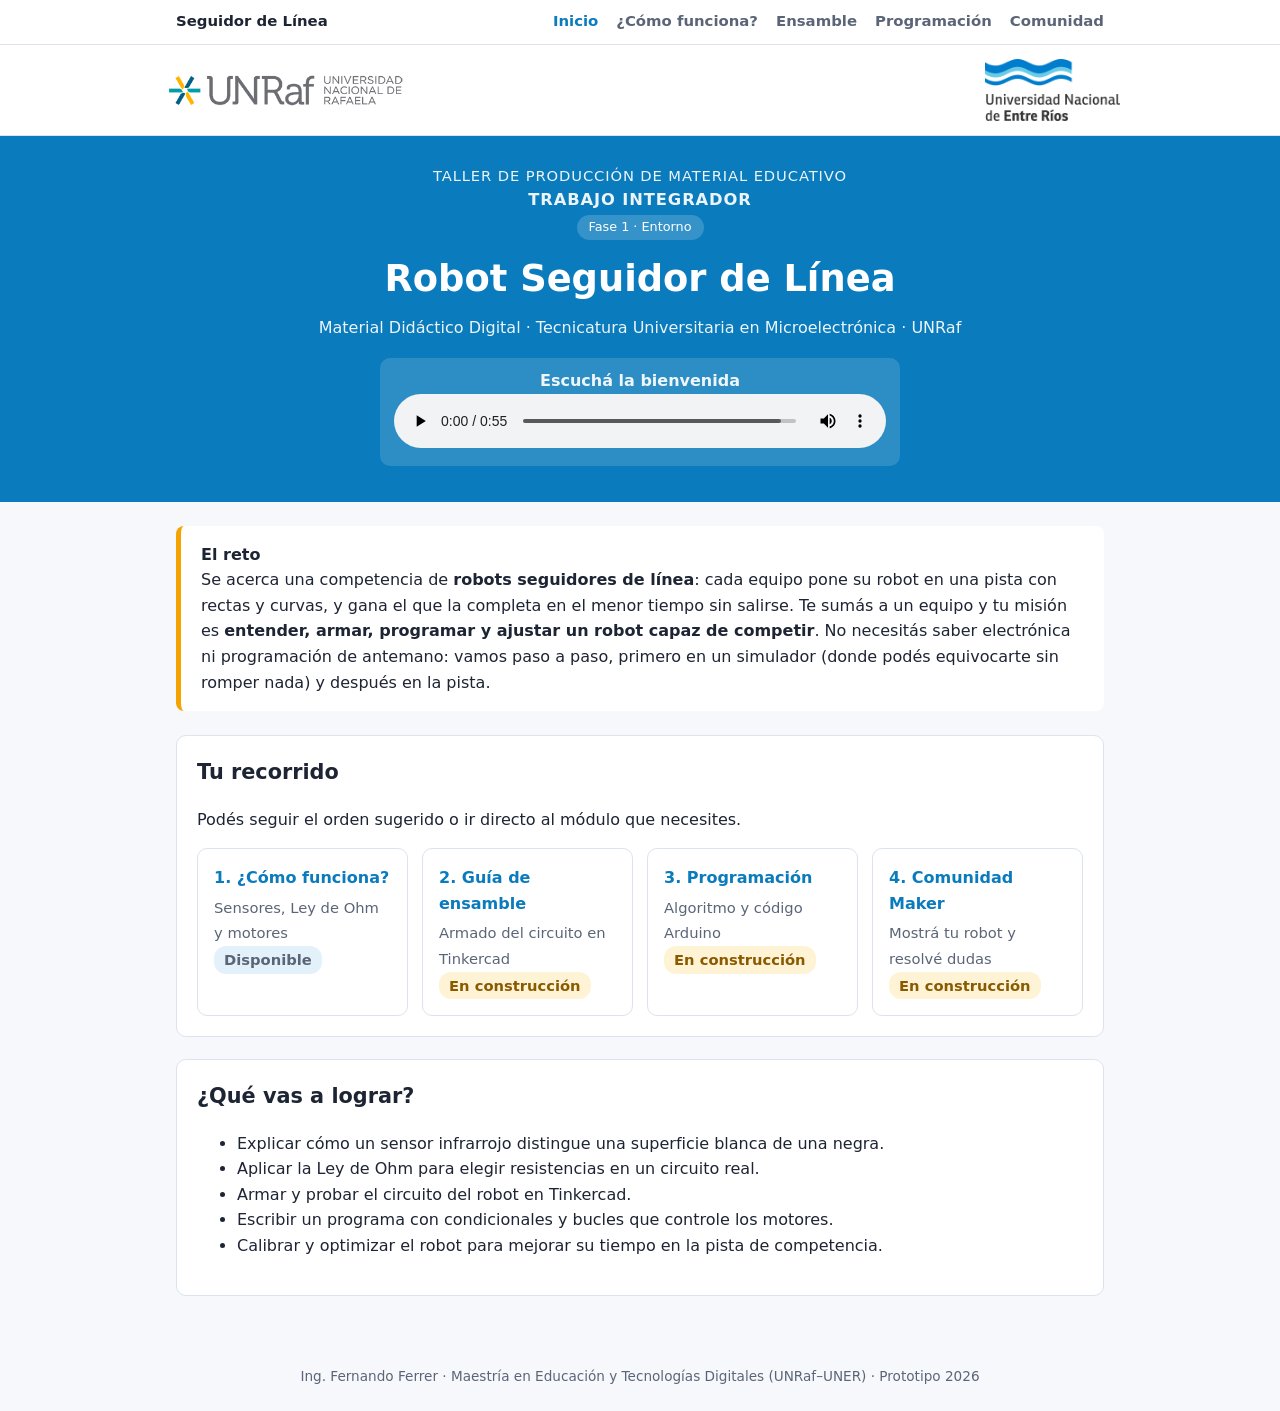
==== commit 3e6bfeb1: "Add files via upload" ====
--- a/index.html
+++ b/index.html
@@ -5,9 +5,6 @@
 <meta name="viewport" content="width=device-width, initial-scale=1">
 <title>Robot Seguidor de Línea</title>
 <meta name="description" content="Material Didáctico Digital de Robótica Educativa para ingresantes a la T.U.M. (UNRaf)">
-<link rel="preconnect" href="https://fonts.googleapis.com">
-<link rel="preconnect" href="https://fonts.gstatic.com" crossorigin>
-<link href="https://fonts.googleapis.com/css2?family=Archivo:wdth,wght@62..125,400..800&display=swap" rel="stylesheet">
 <link rel="stylesheet" href="styles.css">
 </head>
 <body>
@@ -20,68 +17,23 @@
   <a href="comunidad.html">Comunidad</a>
 </div></nav>
 
-<div class="banda-inst">
-  <img src="Imagen/Enc-UNRAF-web-3.png" alt="Universidad Nacional de Rafaela (UNRaf)" onerror="this.style.display='none'">
-  <img src="Imagen/Logo%20Uner%20Original.png" alt="Universidad Nacional de Entre Ríos (UNER)" onerror="this.style.display='none'">
-</div>
-
-<header class="portada">
-  <div class="portada-in">
-    <div class="portada-texto">
-      <p class="portada-copete">Taller de Producción de Material Educativo<br><span>Trabajo integrador</span></p>
-      <h1>Robot seguidor de línea</h1>
-      <p class="portada-bajada">Material didáctico digital para ingresantes a la Tecnicatura Universitaria en Microelectrónica de la UNRaf.
-        Del primer sensor a la pista de competencia.</p>
-    </div>
-    <div class="portada-audio">
-      <p class="pa-titulo">Escuchá la bienvenida</p>
-      <p class="pa-desc">Presentación del docente, Ing. Fernando Ferrer (55 segundos)</p>
-      <audio controls preload="metadata">
-        <source src="Audio/bienvenida.mp3" type="audio/mpeg">
-        Tu navegador no puede reproducir este audio.
-      </audio>
-    </div>
+<header class="hero">
+  <div class="logos">
+    <img src="Imagen/Enc-UNRAF-web-3.png" alt="Universidad Nacional de Rafaela (UNRaf)" onerror="this.style.display='none'">
+    <img src="Imagen/Logo%20Uner%20Original.png" alt="Universidad Nacional de Entre Ríos (UNER)" onerror="this.style.display='none'">
   </div>
-
-  <svg class="portada-pista" viewBox="0 0 1200 170" preserveAspectRatio="xMidYMid meet" aria-hidden="true">
-    <path id="pistaPath" d="M -900 120 L -40 120 C 160 120, 260 60, 420 70 S 660 150, 820 120 S 1020 40, 1240 60 L 2100 60"
-          fill="none" class="pp-linea" stroke-width="16" stroke-linecap="round"/>
-    <rect id="pistaMeta" class="pp-meta" x="-8" y="-36" width="16" height="72"/>
-    <g id="pistaRobot">
-      <rect x="-20" y="-24" width="20" height="7" rx="2" class="pp-rueda"/>
-      <rect x="-20" y="17" width="20" height="7" rx="2" class="pp-rueda"/>
-      <rect x="-28" y="-18" width="50" height="36" rx="8" class="pp-chasis"/>
-      <rect x="18" y="-16" width="8" height="32" rx="2" class="pp-placa"/>
-      <circle cx="26" cy="-9" r="3.2" class="pp-sensor"/>
-      <circle cx="26" cy="9" r="3.2" class="pp-sensor"/>
-    </g>
-  </svg>
+  <p class="copete">Taller de Producción de Material Educativo<br><strong>Trabajo integrador</strong></p>
+  <span class="fase">Fase 1 · Entorno</span>
+  <h1>Robot Seguidor de Línea</h1>
+  <p>Material Didáctico Digital · Tecnicatura Universitaria en Microelectrónica · UNRaf</p>
+  <div class="audio-hero">
+    <p>Escuchá la bienvenida</p>
+    <audio controls preload="metadata">
+      <source src="Audio/bienvenida.mp3" type="audio/mpeg">
+      Tu navegador no puede reproducir este audio.
+    </audio>
+  </div>
 </header>
-<script>
-(function(){
-  var p = document.getElementById('pistaPath'), robot = document.getElementById('pistaRobot'), meta = document.getElementById('pistaMeta');
-  if (!p || !p.getTotalLength) return;
-  var L = p.getTotalLength(), base = 860, util = L - 860 - 860, fin = base + 0.8 * util, inicio = base + 0.04 * util;
-  function pose(d){
-    var a = p.getPointAtLength(d), b = p.getPointAtLength(Math.min(d + 1, L));
-    return {x: a.x, y: a.y, ang: Math.atan2(b.y - a.y, b.x - a.x) * 180 / Math.PI};
-  }
-  var m = pose(fin + 34);
-  meta.setAttribute('transform', 'translate(' + m.x + ' ' + m.y + ') rotate(' + m.ang + ')');
-  function ubicar(d){ var q = pose(d); robot.setAttribute('transform', 'translate(' + q.x + ' ' + q.y + ') rotate(' + q.ang + ')'); }
-  var quieto = window.matchMedia && window.matchMedia('(prefers-reduced-motion: reduce)').matches;
-  if (quieto){ ubicar(fin); return; }
-  var dur = 4200, t0 = null;
-  function cuadro(ts){
-    if (t0 === null) t0 = ts;
-    var u = Math.min((ts - t0) / dur, 1), e = 1 - Math.pow(1 - u, 3);
-    ubicar(inicio + (fin - inicio) * e);
-    if (u < 1) requestAnimationFrame(cuadro);
-  }
-  ubicar(inicio);
-  setTimeout(function(){ requestAnimationFrame(cuadro); }, 400);
-})();
-</script>
 
 <main>
   <div class="reto">
--- a/styles.css
+++ b/styles.css
@@ -90,48 +90,3 @@
 
 .sim-codigo span.def{color:var(--muted);border-bottom:1px dashed var(--border);border-radius:0;margin-bottom:3px}
 .sim-codigo span.def b{color:var(--accent)}
-
-/* ===== Tipografía de títulos ===== */
-h1,h2,nav.top a.marca{font-family:"Archivo",system-ui,sans-serif;font-variation-settings:"wdth" 108}
-
-/* ===== Portada (página de inicio) ===== */
-.banda-inst{display:flex;justify-content:space-between;align-items:center;gap:16px;flex-wrap:wrap;background:#fff;
-  padding:14px max(16px, calc((100% - 928px)/2));border-bottom:1px solid #dde3ec}
-.banda-inst img{height:54px;width:auto}
-.banda-inst img[alt*="Entre"]{height:62px}
-
-.portada{--pista:#f3f5f7;--linea:#1c1f24;--tinta:#1c1f24;--suave:#58616d;--senal:#f2b705;--azul:#0a6fa8;
-  background:var(--pista);color:var(--tinta);overflow:hidden;
-  background-image:linear-gradient(#e4e8ed 1px,transparent 1px),linear-gradient(90deg,#e4e8ed 1px,transparent 1px);
-  background-size:48px 48px;background-position:center top}
-.portada-in{max-width:960px;margin:0 auto;padding:48px 16px 8px;display:grid;grid-template-columns:minmax(0,1.5fr) minmax(0,1fr);gap:32px;align-items:end}
-.portada-copete{margin:0 0 18px;font-size:1rem;line-height:1.4;color:var(--suave)}
-.portada-copete span{color:var(--tinta);font-weight:700}
-.portada h1{margin:0 0 16px;font-size:clamp(2.5rem,6.4vw,4.4rem);line-height:.98;font-weight:800;
-  font-variation-settings:"wdth" 118;letter-spacing:-.015em;max-width:11ch}
-.portada-bajada{margin:0;font-size:1.08rem;line-height:1.55;color:var(--suave);max-width:44ch}
-.portada-audio{background:#fff;border:1px solid #d6dce3;border-left:5px solid var(--senal);border-radius:6px;padding:14px 16px}
-.pa-titulo{margin:0;font-family:"Archivo",system-ui,sans-serif;font-weight:700;font-size:1.08rem}
-.pa-desc{margin:2px 0 10px;font-size:.9rem;color:var(--suave)}
-.portada-audio audio{width:100%;height:40px}
-.portada-pista{display:block;width:100%;max-width:1400px;height:auto;margin:6px auto 0;overflow:visible}
-.pp-linea{stroke:var(--linea)}
-.pp-meta{fill:var(--linea)}
-.pp-chasis{fill:var(--azul)}
-.pp-rueda{fill:#2a2f36}
-.pp-placa{fill:#1c1f24}
-.pp-sensor{fill:var(--senal)}
-
-@media (max-width:760px){
-  .portada-in{grid-template-columns:1fr;gap:22px;padding-top:32px}
-  .banda-inst{justify-content:center}
-  .banda-inst img{height:42px}.banda-inst img[alt*="Entre"]{height:48px}
-  .portada-pista{width:190%;max-width:none;margin-left:-85%}
-}
-@media (prefers-color-scheme: dark){
-  .banda-inst{border-bottom-color:#2c3442}
-  .portada{--pista:#15181c;--linea:#eef1f4;--tinta:#eef1f4;--suave:#a3adba;
-    background-image:linear-gradient(#20252b 1px,transparent 1px),linear-gradient(90deg,#20252b 1px,transparent 1px)}
-  .portada-audio{background:#1d2229;border-color:#323a45;border-left-color:var(--senal)}
-  .pp-rueda{fill:#0d0f12}.pp-placa{fill:#0d0f12}
-}
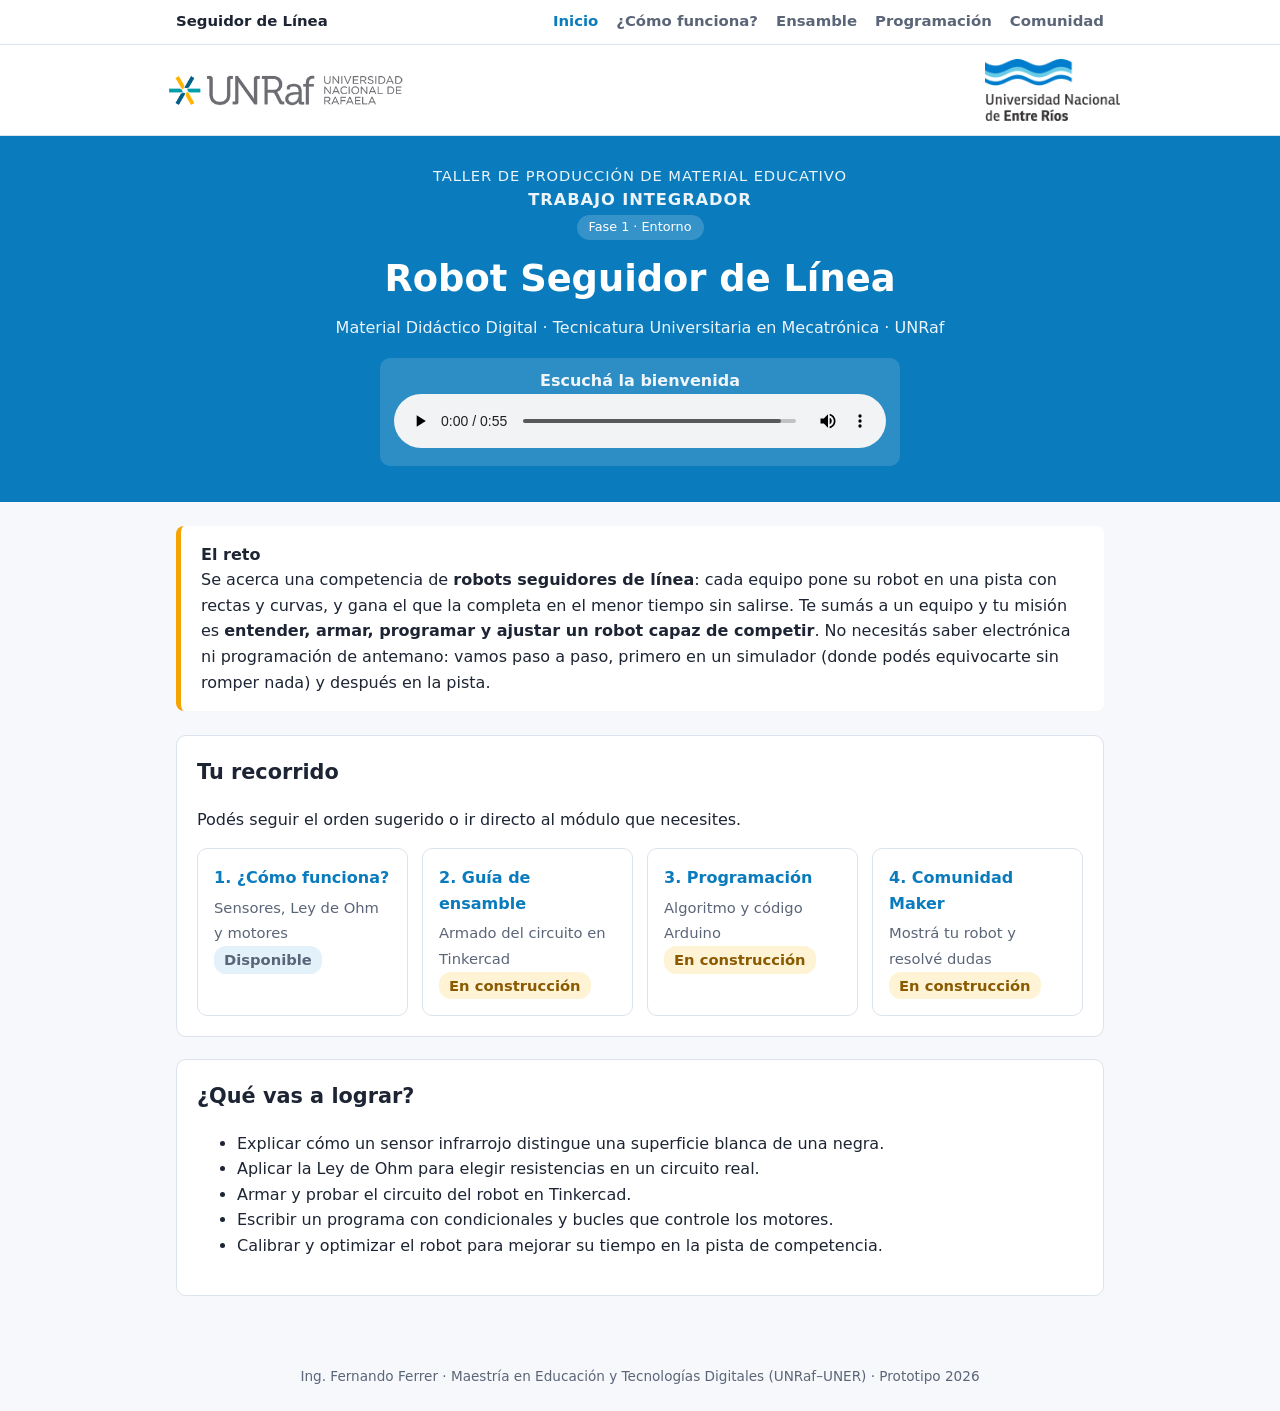
==== commit 0c2f16fe: "Add files via upload" ====
--- a/index.html
+++ b/index.html
@@ -22,10 +22,10 @@
     <img src="Imagen/Enc-UNRAF-web-3.png" alt="Universidad Nacional de Rafaela (UNRaf)" onerror="this.style.display='none'">
     <img src="Imagen/Logo%20Uner%20Original.png" alt="Universidad Nacional de Entre Ríos (UNER)" onerror="this.style.display='none'">
   </div>
-  <p class="copete">Taller de Producción de Material Educativo<br><strong>Trabajo integrador</strong></p>
+  <p class="copete"><span class="taller">Taller de Producción de Material Educativo</span><br><strong>Trabajo integrador</strong></p>
   <span class="fase">Fase 1 · Entorno</span>
   <h1>Robot Seguidor de Línea</h1>
-  <p>Material Didáctico Digital · Tecnicatura Universitaria en Microelectrónica · UNRaf</p>
+  <p>Material Didáctico Digital · Tecnicatura Universitaria en Mecatrónica · UNRaf</p>
   <div class="audio-hero">
     <p>Escuchá la bienvenida</p>
     <audio controls preload="metadata">
